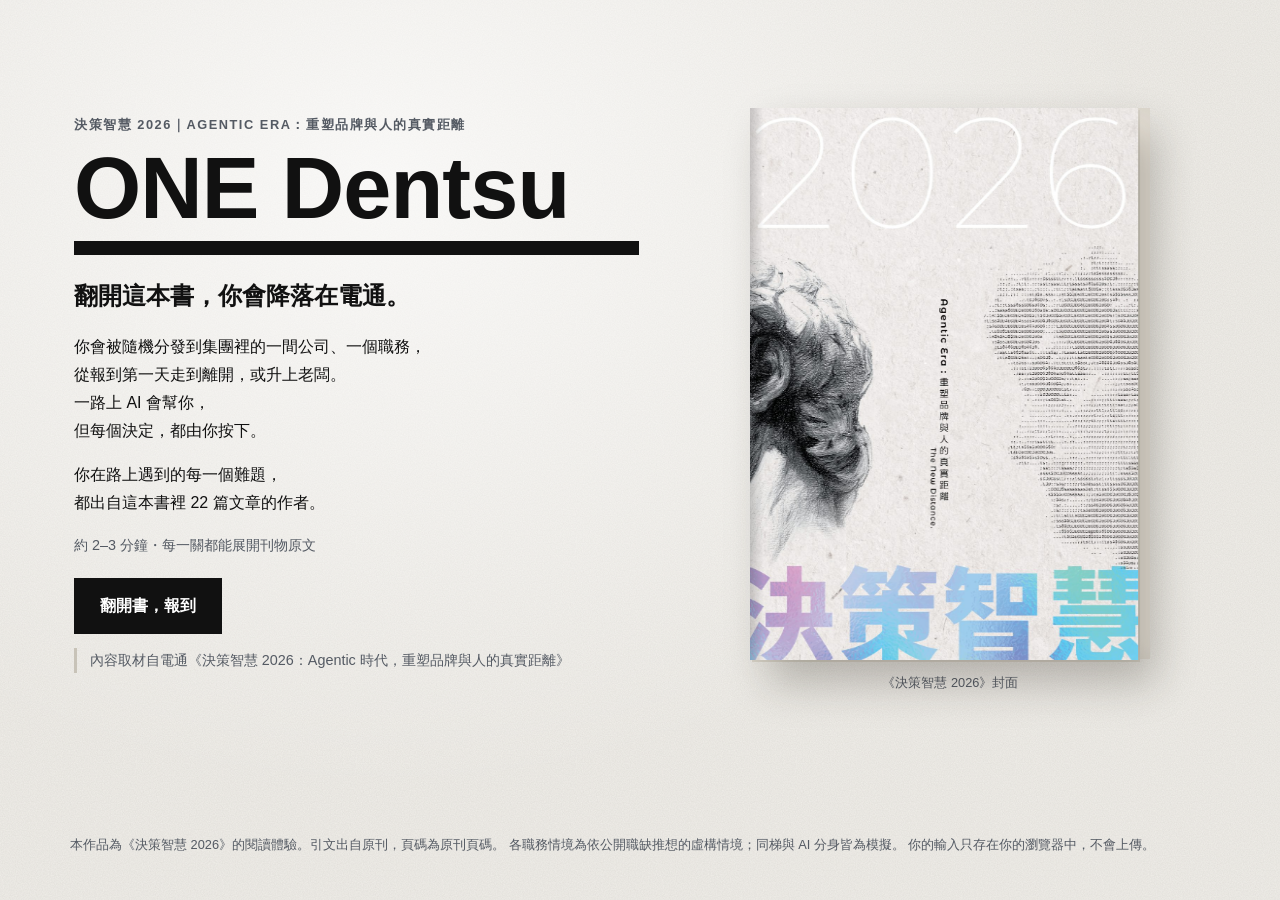
==== index.html @ aa7032c4 "ONE Dentsu：決策智慧 2026 職涯遊戲" ====
<!doctype html>
<html lang="zh-Hant-TW">
<head>
  <meta charset="utf-8">
  <meta name="viewport" content="width=device-width, initial-scale=1">
  <title>ONE Dentsu｜決策智慧 2026</title>
  <meta name="description" content="降落在電通：用 2–3 分鐘走一次 AI 時代的職涯，讀懂《決策智慧 2026》。">
  <link rel="icon" href="data:image/svg+xml,%3Csvg xmlns=%27http://www.w3.org/2000/svg%27 viewBox=%270 0 32 32%27%3E%3Crect width=%2732%27 height=%2732%27 fill=%27%23111%27/%3E%3Crect x=%276%27 y=%2714%27 width=%2720%27 height=%275%27 fill=%27%23fff%27/%3E%3Ccircle cx=%2724%27 cy=%278%27 r=%274%27 fill=%27%23f23a12%27/%3E%3C/svg%3E">
  <link rel="stylesheet" href="css/style.css">
  <link rel="stylesheet" href="css/read.css">
</head>
<body class="home">
  <a class="sr" href="#stage">跳到主要內容</a>
  <div id="decor" aria-hidden="true"></div>
  <div class="layout">
    <main id="stage" tabindex="-1" aria-live="polite"></main>
    <aside id="side" aria-label="同梯與 AI 分身" hidden></aside>
  </div>
  <div id="drawer" hidden></div>
  <footer>
    本作品為《決策智慧 2026》的閱讀體驗。引文出自原刊，頁碼為原刊頁碼。
    各職務情境為依公開職缺推想的虛構情境；同梯與 AI 分身皆為模擬。
    你的輸入只存在你的瀏覽器中，不會上傳。
  </footer>
  <script type="module" src="js/game.js"></script>
</body>
</html>
---- css/style.css ----
/* 兩種場景：
   home  ＝《決策智慧 2026》封面：淺色紙感，像站在書前
   world ＝ dentsu「Innovating to Impact」主視覺：冷灰漸層＋青綠、橘紅、藍紫的網絡線條 */
:root {
  --ink: #111;
  --muted: #545a63;
  --paper: #efede8;
  --teal: #3c9fa4;  --teal-d: #1d6b70;
  --red: #f23a12;   --red-d: #b8290a;
  --blue: #6871d6;  --blue-d: #3f47a6;
  --accent: var(--teal); --accent-d: var(--teal-d);
  --panel: rgba(255, 255, 255, .97);
  font-family: "Helvetica Neue", Arial, "Noto Sans TC", "PingFang TC", "Microsoft JhengHei", system-ui, sans-serif;
}
* { box-sizing: border-box; }
html, body { min-height: 100%; }
body { margin: 0; color: var(--ink); line-height: 1.75; transition: background-color .6s; }
.sr { position: absolute; left: -9999px; }
.sr:focus { left: 1rem; top: 1rem; background: #fff; padding: .5rem; z-index: 10; }

/* ---------- 場景背景 ---------- */
body.home {
  background: var(--paper);
  background-image:
    radial-gradient(ellipse at 30% 20%, rgba(255,255,255,.7), transparent 60%),
    url("data:image/svg+xml,%3Csvg xmlns='http://www.w3.org/2000/svg' width='220' height='220'%3E%3Cfilter id='n'%3E%3CfeTurbulence type='fractalNoise' baseFrequency='.85' numOctaves='3' seed='3'/%3E%3CfeColorMatrix values='0 0 0 0 .45 0 0 0 0 .43 0 0 0 0 .4 0 0 0 .22 0'/%3E%3C/filter%3E%3Crect width='100%25' height='100%25' filter='url(%23n)'/%3E%3C/svg%3E");
}
body.world { background-color: #b9c0cc; }
body.world::before {
  content: ""; position: fixed; inset: 0; pointer-events: none; z-index: 0; opacity: .35;
  background-image: url("data:image/svg+xml,%3Csvg xmlns='http://www.w3.org/2000/svg' width='200' height='200'%3E%3Cfilter id='n'%3E%3CfeTurbulence type='fractalNoise' baseFrequency='.9' numOctaves='2' seed='9'/%3E%3CfeColorMatrix values='0 0 0 0 .3 0 0 0 0 .32 0 0 0 0 .36 0 0 0 .35 0'/%3E%3C/filter%3E%3Crect width='100%25' height='100%25' filter='url(%23n)'/%3E%3C/svg%3E");
}
#decor { position: fixed; inset: 0; z-index: 0; pointer-events: none; opacity: 0; transition: opacity .8s;
  background: radial-gradient(ellipse at 50% 35%, #d0d5df 0%, #c3c9d5 45%, #a6aebb 100%); }
#decor svg { width: 100%; height: 100%; }
body.world #decor { opacity: 1; }
@media (max-width: 899px) { body.world #decor { opacity: .45; } }

/* ---------- 版面 ---------- */
.layout { position: relative; z-index: 1; max-width: 1080px; margin: 0 auto; padding: 1.25rem; display: grid; gap: 1.5rem; grid-template-columns: 1fr; }
@media (min-width: 900px) { .layout { grid-template-columns: minmax(0, 1fr) 300px; padding: 2.5rem 1.5rem; } }
body.home .layout { grid-template-columns: 1fr; max-width: 1180px; }

#stage { background: var(--panel); padding: 1.5rem; outline: none; min-height: 60vh; }
@media (min-width: 900px) { #stage { padding: 2.5rem 3rem; } }
body.home #stage { background: transparent; padding: 0; }
#stage[data-accent="people"] { --accent: var(--teal); --accent-d: var(--teal-d); }
#stage[data-accent="model"]  { --accent: var(--red);  --accent-d: var(--red-d); }
#stage[data-accent="ai"]     { --accent: var(--blue); --accent-d: var(--blue-d); }

/* 主視覺的招牌：粗黑橫條 */
.bar { display: block; height: 14px; background: var(--ink); margin: .6rem 0 1.2rem; max-width: 520px; }
#stage h2 + .bar, #stage .big + .bar { height: 10px; }

h1, h2, h3 { font-weight: 800; letter-spacing: .01em; line-height: 1.3; }
h2 { font-size: 1.55rem; margin: .3em 0 0; }
h2.big { font-size: clamp(1.6rem, 5vw, 2.3rem); }
.kicker { font-size: .8rem; color: var(--accent-d); font-weight: 800; letter-spacing: .12em; text-transform: uppercase; margin: 0; }
.meta { color: var(--muted); font-size: .9rem; }
.task { font-size: 1.1rem; }
.role { background: #f1f2f5; padding: .75rem 1rem; }

/* ---------- 首頁：站在書前 ---------- */
.home-hero { display: grid; gap: 2rem; align-items: center; grid-template-columns: 1fr; padding: 1rem 0 2rem; }
@media (min-width: 860px) { .home-hero { grid-template-columns: 1.05fr .95fr; gap: 3.5rem; min-height: 82vh; } }
.home-copy .kicker { color: var(--muted); }
.home-copy h1 { font-size: clamp(3rem, 10vw, 5.4rem); margin: .1em 0 0; font-weight: 800; letter-spacing: -.01em; line-height: 1; }
.home-copy .bar { max-width: 100%; }
.home-copy .lead { font-size: 1.5rem; font-weight: 700; margin: .2rem 0 .8rem; }
.home-copy .from { font-size: .9rem; color: var(--muted); border-left: 3px solid #c8c3b8; padding-left: .8rem; }
.home-hero > * { min-width: 0; }
.book { perspective: 1800px; display: flex; justify-content: center; }
.book figure { margin: 0; }
.book-cover {
  width: min(78vw, 400px); aspect-ratio: 1100 / 1517; position: relative;
  transform-origin: left center; transform: rotateY(-14deg); transition: transform 1.1s cubic-bezier(.6,.05,.3,1), opacity 1.1s;
  box-shadow: 18px 22px 40px rgba(40, 35, 25, .28), 2px 2px 0 #d9d4c9;
}
.book-cover img { width: 100%; height: 100%; display: block; object-fit: cover; }
.book-cover::before { content: ""; position: absolute; inset: 0 auto 0 0; width: 14px; background: linear-gradient(90deg, rgba(0,0,0,.18), transparent); }
.book:hover .book-cover { transform: rotateY(-22deg); }
body.opening .book-cover { transform: rotateY(-160deg); opacity: 0; transition: transform .75s cubic-bezier(.55,.05,.3,1), opacity .5s .4s; }
body.opening .home-copy { opacity: 0; transition: opacity .6s; }
.book-caption { text-align: center; font-size: .8rem; color: var(--muted); margin-top: .8rem; }

/* ---------- 按鈕 ---------- */
.btn { font: inherit; font-weight: 700; border: 2px solid var(--ink); background: #fff; color: var(--ink); padding: .75rem 1.5rem; cursor: pointer; border-radius: 0; }
.btn:focus-visible, .debate-card:focus-visible, input:focus-visible, summary:focus-visible { outline: 3px solid var(--accent-d); outline-offset: 2px; }
.btn.primary { background: var(--ink); color: #fff; }
.btn.primary:hover { background: #333; }
.btn.primary:disabled { opacity: .35; cursor: not-allowed; }
.btn.ghost { border-color: var(--muted); color: var(--muted); background: transparent; }
.btn.mini { padding: .1rem .7rem; }
.row, .choices { display: flex; gap: .75rem; flex-wrap: wrap; margin-top: 1.25rem; }
.choices .btn { flex: 1 1 14rem; text-align: left; }
.btn.choice:hover, .debate-card:hover { border-color: var(--accent-d); box-shadow: inset 0 -6px 0 var(--accent); }

/* ---------- 分發 ---------- */
.roll { font-size: 2.4rem; font-weight: 800; min-height: 3rem; }
.card { border: 2px solid var(--ink); padding: 1rem 1.25rem; margin: 1rem 0; background: #fff; }
.card-name { font-size: 1.3rem; font-weight: 800; margin: 0; }
.card-name span { font-size: .95rem; font-weight: 400; margin-left: .6rem; color: var(--muted); }
.share { color: var(--accent-d); font-weight: 700; margin-bottom: 0; }

input#wish { width: 100%; font: inherit; padding: .7rem; border: 2px solid var(--ink); margin: .5rem 0; background: #fff; }

/* ---------- 原文 ---------- */
.src { margin: 1rem 0; border-left: 4px solid var(--accent); padding: .25rem .9rem; background: #f4f5f8; }
.src summary { cursor: pointer; font-size: .9rem; color: var(--accent-d); font-weight: 700; }
.src blockquote { margin: .6rem 0; font-size: 1.05rem; }
.cite { color: var(--muted); font-size: .85rem; margin: .2rem 0; }
.src-note { font-size: .8rem; color: var(--muted); }

.decide { margin: 1.25rem 0; }
.decide label { font-weight: 700; }
.ai-tip { color: var(--accent-d); font-size: .95rem; margin: .4rem 0; font-weight: 600; }
input[type=range] { width: 100%; accent-color: var(--ink); }
.val { font-size: 1.1rem; }

/* ---------- 辯論庭 ---------- */
.debate { display: grid; gap: 1rem; grid-template-columns: 1fr; margin-top: 1rem; }
@media (min-width: 700px) { .debate { grid-template-columns: 1fr 1fr; } }
.debate-card { font: inherit; text-align: left; background: #fff; border: 2px solid var(--ink); padding: 1.1rem; cursor: pointer; display: flex; flex-direction: column; gap: .8rem; }
.debate-card .q { font-size: 1.1rem; }
.debate-card .cite { font-size: .8rem; }
blockquote.bridge { font-size: 1.25rem; font-weight: 600; border-left: 8px solid var(--accent); margin: 1rem 0 .3rem; padding-left: 1rem; }

.alloc { margin: 1rem 0; }
.alloc-row { display: grid; grid-template-columns: 1fr auto 2.5rem auto; align-items: center; gap: .5rem; padding: .35rem 0; border-bottom: 1px solid #dde0e6; }
.alloc-row b { text-align: center; }

/* ---------- 結局 ---------- */
.gap { background: var(--ink); color: #fff; padding: 1rem 1.25rem; margin: 1.25rem 0; }
.gap .cite { color: #c9ccd2; }
.summary { background: #f4f5f8; padding: 1rem 1.25rem; margin: 1.25rem 0; }
.recs li { margin-bottom: .6rem; }
.recs span { color: var(--muted); font-size: .85rem; }

/* ---------- 側欄 ---------- */
#side { background: var(--panel); padding: 1rem 1.25rem; align-self: start; font-size: .9rem; }
@media (min-width: 900px) { #side { position: sticky; top: 1.5rem; } }
#side h2 { font-size: 1rem; margin: 0 0 .5rem; }
#side h2 small { font-weight: 400; color: var(--muted); }
#side h3 { font-size: .95rem; margin: 1rem 0 .3rem; }
.cohort { list-style: none; padding: 0; margin: 0; }
.cohort li { padding: .4rem 0; border-bottom: 1px solid #e3e5ea; display: flex; flex-direction: column; }
.cohort .what { color: var(--muted); }
.ascii { font-family: "Courier New", monospace; font-size: .75rem; line-height: 1.1; margin: .3rem 0; color: var(--blue-d); }

footer { position: relative; z-index: 1; max-width: 1080px; margin: 0 auto; padding: 1rem 1.25rem 2.5rem; font-size: .8rem; color: var(--muted); }
body.home footer { max-width: 1180px; }

@media (prefers-reduced-motion: no-preference) {
  body.world #stage > * { animation: rise .35s ease both; }
  @keyframes rise { from { opacity: 0; transform: translateY(6px); } to { opacity: 1; transform: none; } }
}
@media (prefers-reduced-motion: reduce) {
  .book-cover, body.opening .book-cover { transition: none; transform: none; }
}

/* ---------- 識別證（吊牌） ---------- */
:root { --badge-navy: #1d2538; }
.reveal { display: grid; gap: 1.5rem; grid-template-columns: 1fr; align-items: start; }
@media (min-width: 700px) { .reveal { grid-template-columns: minmax(0, 1fr) 220px; gap: 2.5rem; } }
.reveal-copy { min-width: 0; }
.badge-wrap { display: flex; flex-direction: column; align-items: center; justify-self: center; transform-origin: 50% 0; }
@media (prefers-reduced-motion: no-preference) {
  .badge-wrap:not(.rolling) { animation: swing 1.3s cubic-bezier(.3,1.6,.5,1) both; }
  @keyframes swing { 0% { transform: translateY(-40px) rotate(-9deg); opacity: 0; } 35% { opacity: 1; } 60% { transform: rotate(4deg); } 100% { transform: none; } }
}
.lanyard { width: 26px; height: 64px; background: linear-gradient(90deg, #0f0f0f, #333 50%, #0f0f0f); position: relative; }
.lanyard::after { content: ""; position: absolute; left: 50%; bottom: -10px; width: 34px; height: 14px; transform: translateX(-50%); border: 3px solid #9aa0a8; border-radius: 4px; background: #c9cdd3; }
.badge {
  width: 210px; aspect-ratio: 54 / 86; margin-top: 6px; border-radius: 12px; overflow: hidden;
  background: var(--badge-navy); box-shadow: 0 18px 36px rgba(20, 25, 40, .35), 0 0 0 1px rgba(255,255,255,.4) inset;
  display: flex; flex-direction: column; position: relative;
}
.badge::before { content: ""; position: absolute; top: 9px; left: 50%; width: 38px; height: 7px; transform: translateX(-50%); border-radius: 4px; background: rgba(0,0,0,.35); z-index: 2; }
.badge-photo { height: 56%; background: #ece9e3; }
.badge-photo img { width: 100%; height: 100%; object-fit: cover; object-position: 30% 20%; display: block; filter: contrast(1.05); }
.badge-low { flex: 1; position: relative; padding: .7rem .9rem .8rem; color: #fff; display: flex; flex-direction: column; }
.badge-low::before { content: ""; position: absolute; top: 0; right: 0; width: 46%; height: 86%; background: #f3f4f6; clip-path: polygon(0 0, 100% 0, 100% 100%); }
.badge-dentsu { position: absolute; top: 10px; right: 10px; width: 52px; z-index: 1; }
.badge-name { margin: .25rem 0 0; font-size: 1.15rem; letter-spacing: .06em; font-weight: 400; }
.badge-role { margin: 0; font-size: .78rem; color: #c6cbd6; max-width: 62%; line-height: 1.4; }
.badge-logo { margin-top: auto; height: 30px; display: flex; align-items: flex-end; }
.badge-logo .logo { max-height: 26px; max-width: 150px; display: block; }
.logo-text { font-family: "Helvetica Neue", Arial, sans-serif; font-weight: 800; color: #fff; font-size: 1.05rem; letter-spacing: .02em; line-height: 1; white-space: nowrap; }
.rolling .badge-logo .logo { opacity: .85; }

/* 側欄的小識別證 */
.mini-badge { display: flex; gap: .8rem; align-items: center; background: var(--badge-navy); color: #fff; padding: .7rem .8rem; margin: -.25rem -.25rem 1rem; border-radius: 8px; }
.mini-badge p { margin: 0; font-size: .85rem; line-height: 1.4; }
.mini-badge span { color: #c6cbd6; font-size: .78rem; }
.mini-logo { width: 92px; flex: none; }
.mini-logo .logo { max-width: 92px; max-height: 22px; display: block; }
.mini-logo .logo-text { font-size: .85rem; }
.twin-img { width: 100%; max-width: 180px; display: block; margin: .4rem 0; mix-blend-mode: multiply; }

/* 修正：小識別證文字重疊、分身圖尺寸、照片取景、手機吊牌位置 */
.mini-logo .logo-text { white-space: normal; font-size: .78rem; display: block; }
.mini-badge p { min-width: 0; }
.twin { display: grid; grid-template-columns: 96px 1fr; gap: .2rem .8rem; align-items: center; }
.twin h3 { grid-column: 1 / -1; }
.twin-img { max-width: 96px; margin: 0; }
.twin p { margin: 0; }
.badge-photo img { object-position: 40% 62%; }
@media (max-width: 699px) {
  .reveal .badge-wrap { order: -1; }
  .reveal .badge { width: 160px; }
  .reveal .lanyard { height: 36px; }
  .reveal .badge-name { font-size: .95rem; }
  .reveal .badge-logo .logo { max-height: 20px; max-width: 115px; }
}

/* ---------- 隨機人像 ---------- */
.avatar { display: block; width: 100%; height: 100%; }
.badge-photo .avatar { height: 100%; }
.cohort li { flex-direction: row; gap: .6rem; align-items: center; }
.cohort .txt { display: flex; flex-direction: column; min-width: 0; }
.cohort .face { width: 38px; height: 38px; flex: none; border-radius: 50%; overflow: hidden; }
.cohort .face .avatar { width: 52px; height: 46px; margin: -2px 0 0 -7px; }
.twin h3 small { font-weight: 400; color: var(--muted); font-size: .78rem; }
.twin-what { grid-column: 1 / -1; font-size: .8rem; color: var(--muted); line-height: 1.5; }
.twin-img { width: 96px; height: 96px; mix-blend-mode: normal; border-radius: 6px; overflow: hidden; }

/* ---------- AI 分身介紹頁 ---------- */
.twin-pair { display: flex; align-items: center; gap: 1rem; margin: 1.2rem 0; }
.twin-pair figure { margin: 0; text-align: center; }
.tp-face { width: 120px; height: 120px; border-radius: 10px; overflow: hidden; border: 2px solid var(--ink); }
.twin-pair figcaption { font-size: .85rem; font-weight: 700; margin-top: .3rem; }
.tp-arrow { font-size: 2rem; font-weight: 800; }

/* ---------- 斷行：標題在空格處斷，內文在標點後斷 ---------- */
#stage h1, #stage h2 { word-break: keep-all; overflow-wrap: anywhere; text-wrap: balance; }
#stage p, #stage blockquote, #stage li, .debate-card .q { overflow-wrap: anywhere; }

/* ---------- 側欄：識別證 → AI 分身 → 同梯（示意） ---------- */
#side .twin { display: grid; grid-template-columns: 96px 1fr; gap: .3rem .9rem; align-items: start; padding-bottom: 1rem; border-bottom: 1px solid #e3e5ea; }
#side .twin h2 { grid-column: 1 / -1; font-size: 1rem; margin: 0 0 .3rem; }
#side .twin-say { margin: 0; font-size: .9rem; line-height: 1.6; }
#side .twin-what { grid-column: 1 / -1; margin: .3rem 0 0; }
.cohort-box { margin-top: .9rem; opacity: .85; }
.cohort-box h3 { font-size: .82rem; margin: 0 0 .3rem; color: var(--muted); }
.cohort-box h3 small { font-weight: 400; }
.cohort-box .cohort li { padding: .25rem 0; font-size: .78rem; line-height: 1.45; }
.cohort-box .cohort .face { width: 28px; height: 28px; }
.cohort-box .cohort .face .avatar { width: 40px; height: 36px; margin: -2px 0 0 -6px; }

/* ---------- 報到通知 ---------- */
.notice-backdrop { position: fixed; inset: 0; z-index: 20; background: rgba(28, 30, 36, .55); display: flex; align-items: flex-start; justify-content: center; overflow-y: auto; padding: 4vh 1rem; }
.notice { background: #fff; max-width: 560px; width: 100%; padding: 1.6rem 1.6rem 1.8rem; border-top: 8px solid var(--blue); box-shadow: 0 24px 60px rgba(0,0,0,.3); --accent: var(--blue); --accent-d: var(--blue-d); }
.notice h2 { margin: .2rem 0 0; font-size: 1.6rem; }
.notice h3 { font-size: 1rem; margin: 1.1rem 0 .3rem; }
.notice p { margin: .4rem 0; }
blockquote.bridge.small { font-size: 1.05rem; }
@media (prefers-reduced-motion: no-preference) {
  .notice { animation: pop .35s ease both; }
  @keyframes pop { from { opacity: 0; transform: translateY(14px) scale(.98); } to { opacity: 1; transform: none; } }
}
.notice { max-height: 92vh; overflow-y: auto; }
.nt-foot { position: sticky; bottom: -1.8rem; margin: 1rem -1.6rem -1.8rem; padding: .9rem 1.6rem 1.2rem; background: #fff; border-top: 1px solid #e3e5ea; }
.notice-backdrop { align-items: center; }
.read-both { font-size: .9rem; line-height: 1.8; }
a.btn { display: inline-block; text-decoration: none; }

/* ---------- 時間軸：5 個決定 ---------- */
.timeline { margin: 0 0 1.2rem; }
.timeline ol { list-style: none; display: flex; gap: .3rem; padding: 0; margin: 0; }
.timeline li { flex: 1; font-size: .72rem; color: var(--muted); border-top: 5px solid #d9dce2; padding-top: .35rem; white-space: nowrap; }
.timeline li span { display: inline-grid; place-items: center; width: 1.25rem; height: 1.25rem; border-radius: 50%; background: #d9dce2; color: #fff; font-weight: 800; font-size: .7rem; margin-right: .3rem; }
.timeline li.done { border-color: var(--ink); color: var(--ink); }
.timeline li.done span { background: var(--ink); }
.timeline li.now { border-color: var(--accent); color: var(--ink); font-weight: 800; }
.timeline li.now span { background: var(--accent-d); }
.timeline li.auto { border-color: var(--blue); color: var(--blue-d); }
.timeline li.auto span { background: var(--blue); }
.timeline p { margin: .4rem 0 0; font-size: .8rem; font-weight: 700; color: var(--accent-d); }
@media (max-width: 520px) { .timeline li { font-size: 0; } .timeline li span { font-size: .7rem; } .timeline li.now { font-size: .72rem; } }

/* ---------- 偷看 AI 分身的想法 ---------- */
.peek { margin: 1rem 0; }
.btn.peek-btn { border-style: dashed; border-color: var(--blue-d); color: var(--blue-d); background: #f3f4fb; font-size: .9rem; padding: .5rem 1rem; }
.btn.peek-btn:disabled { opacity: 1; cursor: default; border-style: solid; }
.peek-text { display: flex; align-items: center; gap: .7rem; margin: .6rem 0 0; background: #f3f4fb; padding: .5rem .8rem; border-left: 4px solid var(--blue); }
.peek-text[hidden] { display: none; }
.peek-text .avatar { width: 40px; height: 40px; flex: none; border-radius: 4px; }

/* ---------- 交給 AI 分身 ---------- */
.btn.takeover { background: transparent; border: 2px solid var(--blue-d); color: var(--blue-d); }
.btn.takeover:hover { background: var(--blue-d); color: #fff; }
.auto-log { padding-left: 1.2rem; }
.auto-log li { margin: .4rem 0; }
.auto-log b { display: inline-block; min-width: 4.5rem; color: var(--blue-d); }
.auto-note { background: #f3f4fb; border-left: 4px solid var(--blue); padding: .5rem .8rem; font-weight: 700; }

/* AI 分身的逐題預測 */
.twin-log { grid-column: 1 / -1; list-style: none; padding: 0; margin: .5rem 0 0; font-size: .8rem; }
.twin-log li { display: grid; grid-template-columns: 1fr auto; gap: 0 .5rem; padding: .35rem 0; border-top: 1px dashed #d6d9e0; }
.twin-log b { grid-column: 1 / -1; font-size: .78rem; }
.twin-log span { color: var(--muted); line-height: 1.5; }
.twin-log em { font-style: normal; font-weight: 800; align-self: end; font-size: .75rem; padding: .05rem .4rem; }
.twin-log li.hit em { background: var(--blue); color: #fff; }
.twin-log li.miss em { background: #e5e7ec; color: var(--ink); }
.twin-log li.skip em { background: transparent; color: var(--muted); border: 1px solid #d6d9e0; }

/* 辯論庭：你的裁決 */
.verdict { padding: .9rem 1.1rem; margin: 1rem 0; }
.verdict blockquote { margin: .3rem 0; font-size: 1.1rem; font-weight: 600; }
.verdict .v-label { margin: 0; font-size: .8rem; font-weight: 800; letter-spacing: .05em; }
.verdict.mine { background: #fff; border: 2px solid var(--ink); }
.verdict.other { background: #f3f4fb; border-left: 6px solid var(--blue); }
.verdict.other .v-label { color: var(--blue-d); }
.wish-back { font-size: 1.1rem; font-weight: 700; }

/* 出處：看得到、點得到，但不搶遊戲文字 */
#stage .cite, .notice .cite, .verdict .cite { font-size: .78rem; color: #6b7079; }
#stage a.to-article, .notice a.to-article { color: inherit; text-decoration: underline dotted; text-decoration-thickness: 1px; text-underline-offset: 3px; }
#stage a.to-article::after, .notice a.to-article::after { content: " ↗"; font-size: .8em; opacity: .7; }
#stage a.to-article:hover, .notice a.to-article:hover { color: var(--accent-d); text-decoration-style: solid; }
#stage .read-both { font-size: .82rem; color: #6b7079; }
#stage .recs a.to-article { text-decoration: underline; color: var(--ink); }

/* ---------- 六邊形 ---------- */
.hex { display: block; width: 100%; max-width: 260px; margin: 0 auto; overflow: visible; }
.hx-ring { fill: none; stroke: #d6d9e0; stroke-width: 1; }
.hx-you { fill: rgba(60, 159, 164, .28); stroke: var(--teal-d); stroke-width: 2.2; stroke-linejoin: round; transition: all .5s; }
.hx-ghost { fill: rgba(104, 113, 214, .08); stroke: var(--blue-d); stroke-width: 1.6; stroke-dasharray: 4 3; }
.hx-lab { font-size: 11px; font-weight: 700; fill: var(--ink); }
.hx-num { font-size: 10px; font-weight: 800; fill: var(--teal-d); }
#side .hex-box { padding-bottom: .8rem; margin-bottom: .8rem; border-bottom: 1px solid #e3e5ea; }
#side .hex-box h2 { font-size: 1rem; margin: 0 0 .2rem; }
#side .hex-box .meta { text-align: center; margin: .2rem 0 0; font-size: .78rem; }
.deltas { margin: .5rem 0 0; font-size: .8rem; display: flex; flex-wrap: wrap; gap: .3rem; align-items: center; color: var(--muted); }
.dl { font-weight: 800; padding: .05rem .45rem; border-radius: 3px; }
.dl.up { background: rgba(60, 159, 164, .16); color: var(--teal-d); }
.dl.down { background: rgba(242, 58, 18, .12); color: var(--red-d); }
.notice-hex { display: grid; grid-template-columns: 1fr; gap: .4rem; align-items: center; }
@media (min-width: 520px) { .notice-hex { grid-template-columns: 200px 1fr; } }
.notice-hex ul { list-style: none; padding: 0; margin: 0; font-size: .85rem; line-height: 1.55; }
.notice-hex li { margin: .25rem 0; }
.notice-hex b { display: inline-block; min-width: 5.2rem; }
.hex-end { display: grid; grid-template-columns: 1fr; gap: 1rem; align-items: center; margin: 1.2rem 0; background: #f4f5f8; padding: 1rem; }
@media (min-width: 700px) { .hex-end { grid-template-columns: 280px 1fr; } }
.hex-end .hex { max-width: 300px; }
.key { display: inline-block; width: 22px; height: 0; vertical-align: middle; margin-right: .4rem; }
.key.you { border-top: 3px solid var(--teal-d); }
.key.ghost { border-top: 2px dashed var(--blue-d); }

/* 報到通知第 2 步：重點在上、能力卡片、出處收合 */
.nt-key { background: #f3f4fb; border-left: 6px solid var(--blue); padding: .7rem .9rem; font-weight: 800; line-height: 1.7; margin: .2rem 0 .8rem; }
.notice .hex { max-width: 230px; }
.skill-cards { list-style: none; padding: 0; margin: .6rem 0 0; display: grid; grid-template-columns: 1fr 1fr; gap: .45rem; }
@media (min-width: 520px) { .skill-cards { grid-template-columns: 1fr 1fr 1fr; } }
.skill-cards li { background: #f4f5f8; padding: .45rem .6rem; border-top: 3px solid var(--teal); line-height: 1.4; }
.skill-cards b { display: block; font-size: .9rem; }
.skill-cards span { display: block; font-size: .78rem; color: var(--muted); }
.notice h3 { margin-top: 1rem; }
.nt-rules { list-style: none; padding: 0; margin: .3rem 0; font-size: .88rem; }
.nt-rules li { margin: .35rem 0; display: flex; flex-wrap: wrap; gap: .3rem; align-items: center; }
.nt-src { margin-top: .8rem; font-size: .82rem; color: var(--muted); }
.nt-src summary { cursor: pointer; font-weight: 700; color: var(--blue-d); }
.nt-src ul { list-style: none; padding: 0; margin: .3rem 0 0; }
.nt-src li { margin: .3rem 0; line-height: 1.5; }
.nt-src b { display: inline-block; min-width: 5.2rem; color: var(--ink); }

/* ---------- 被吸進書裡 ---------- */
.book figure { position: relative; }
.book-inside { position: absolute; top: 0; left: 0; width: min(78vw, 400px); aspect-ratio: 1100 / 1517; background: #efe9df; display: flex; flex-direction: column; align-items: center; justify-content: center; gap: .6rem; box-shadow: inset 10px 0 24px rgba(0,0,0,.12); }
.book-inside img { width: 62%; mix-blend-mode: multiply; opacity: .9; }
.book-inside .bar { width: 50%; height: 8px; margin: 0; }
.book-inside p { margin: 0; font-weight: 800; font-size: 1.1rem; }
.book-cover { z-index: 1; }
@media (prefers-reduced-motion: no-preference) {
  body.opening .book { animation: suck 1.15s cubic-bezier(.7, 0, .84, 0) .65s both; transform-origin: 50% 45%; }
  @keyframes suck {
    0% { transform: none; filter: none; opacity: 1; }
    70% { opacity: 1; }
    100% { transform: scale(9) rotate(-4deg); filter: blur(6px); opacity: 0; }
  }
  body.opening::after { content: ""; position: fixed; inset: 0; z-index: 40; pointer-events: none;
    background: radial-gradient(circle at 70% 45%, rgba(208,213,223,0) 0%, #c3c9d5 70%);
    animation: fall-in 1.2s ease-in .75s both; }
  @keyframes fall-in { from { opacity: 0; } to { opacity: 1; } }
}

/* 結局的免責聲明 */
.disclaimer { border: 2px solid var(--ink); background: #fffbe8; padding: .8rem 1rem; margin: 1rem 0 1.2rem; }
.disclaimer .dc-label { display: inline-block; background: var(--ink); color: #fff; font-size: .78rem; font-weight: 800; letter-spacing: .1em; padding: .1rem .55rem; margin: 0 0 .4rem; }
.disclaimer p { margin: 0; font-size: .9rem; line-height: 1.7; }

/* 升遷條件 */
.promo { margin-top: .7rem; background: #f4f5f8; padding: .55rem .7rem; }
.promo-t { margin: 0 0 .3rem; font-weight: 800; font-size: .85rem; display: flex; justify-content: space-between; gap: .5rem; }
.promo-t span { font-weight: 400; color: var(--muted); font-size: .75rem; }
.promo ul { list-style: none; padding: 0; margin: 0; font-size: .78rem; line-height: 1.5; }
.promo li { display: flex; gap: .4rem; align-items: baseline; margin: .15rem 0; }
.promo li b { flex: none; font-size: .7rem; padding: 0 .35rem; border-radius: 3px; }
.promo li.ok b { background: rgba(60,159,164,.18); color: var(--teal-d); }
.promo li.no b { background: rgba(242,58,18,.12); color: var(--red-d); }

/* 章節浮水印：沿用刊物三個章節的主圖（點陣人頭／向日葵／指紋愛心），黑底用 screen 疊成淡淡的亮痕 */
#decor::after {
  content: ""; position: absolute; left: -6vw; bottom: -6vh; width: 46vw; height: 92vh;
  background: no-repeat left bottom / contain; mix-blend-mode: screen; opacity: 0; transition: opacity .8s;
  filter: grayscale(1) contrast(1.1);
}
body.world[data-ch="ai"] #decor::after { background-image: url("../img/ch-ai.jpg"); opacity: .32; }
body.world[data-ch="model"] #decor::after { background-image: url("../img/ch-model.jpg"); opacity: .32; }
body.world[data-ch="people"] #decor::after { background-image: url("../img/ch-people.jpg"); opacity: .32; }
@media (max-width: 899px) { #decor::after { width: 80vw; height: 60vh; } }
@media (prefers-reduced-motion: reduce) { #decor::after { transition: none; } }

/* 斷句：詞不拆開、標點不落到行首、最後一行不留孤字 */
.nw { white-space: nowrap; }
#stage, #side, .drawer { line-break: strict; text-wrap: pretty; }
---- css/read.css ----
/* 書房：沿用《決策智慧 2026》內頁的版面語彙
   紙紋底、章節色塊（People 萊姆綠／Model 粉紅／AI 水藍）、超大淡色引號、頁眉「: Model」、首字放大、章節黑底圖 */
body.reader {
  background: #efe9df url("../img/paper.jpg") center / cover fixed;
  --ch: #d8d4cb; --ch-d: #1d1d1b;
}
body.reader[data-ch="People"] { --ch: #cfe07a; --ch-d: #2f5f37; }
body.reader[data-ch="Model"]  { --ch: #f0c4c3; --ch-d: #b8423e; }
body.reader[data-ch="AI"]     { --ch: #8ad0de; --ch-d: #1f6670; }
body.reader footer { max-width: 1180px; }

.progress { position: fixed; top: 0; left: 0; right: 0; height: 4px; z-index: 5; }
.progress span { display: block; height: 100%; width: 0; background: var(--ch-d); }
.read-top { position: relative; z-index: 2; max-width: 1180px; margin: 0 auto; padding: 1rem 1.25rem; display: flex; justify-content: space-between; align-items: baseline; }
.read-home { font-weight: 800; font-size: 1.15rem; color: var(--ink); text-decoration: none; }
.read-where { font-size: .85rem; color: var(--muted); }
.run { font-family: "Courier New", monospace; font-weight: 700; letter-spacing: .04em; }

/* ---------- 文章頁：左色塊、右內文（像原刊跨頁） ---------- */
.spread { max-width: 1180px; margin: 0 auto; display: grid; grid-template-columns: 1fr; }
@media (min-width: 980px) { .spread { grid-template-columns: minmax(0, 5fr) minmax(0, 7fr); } }

.opener { background: var(--ch); position: relative; overflow: hidden; padding: 2rem 1.6rem 2.4rem; display: flex; flex-direction: column; }
@media (min-width: 980px) { .opener { position: sticky; top: 0; height: 100vh; padding: 3rem 2.6rem; } }
.opener::after { content: "\201C"; position: absolute; right: -.05em; bottom: -.42em; font: 900 22rem/1 Georgia, serif; color: rgba(255, 255, 255, .45); pointer-events: none; }
.opener .run { font-size: .85rem; color: var(--ch-d); }
.opener h1 { font-size: clamp(1.6rem, 3.2vw, 2.35rem); line-height: 1.35; margin: 1rem 0 0; font-weight: 800; word-break: keep-all; overflow-wrap: anywhere; text-wrap: balance; position: relative; z-index: 1; }
.opener .by { margin: 1.4rem 0 0; font-size: .9rem; line-height: 1.7; position: relative; z-index: 1; }
.opener .by b { display: block; }
.opener .dek { margin-top: auto; padding-top: 2rem; font-size: 1.05rem; font-weight: 700; line-height: 1.8; position: relative; z-index: 1; }
.opener .meta { color: var(--ink); opacity: .7; position: relative; z-index: 1; }

.pages { padding: 1.8rem 1.4rem 3rem; min-width: 0; }
@media (min-width: 980px) { .pages { padding: 2.6rem 3.4rem 4rem; } }
.pages .head { display: flex; justify-content: flex-end; align-items: center; gap: .6rem; margin-bottom: 1.4rem; }
.pages .head .run { font-size: .9rem; }
.pages .head .pg { background: var(--ch); color: var(--ink); font-weight: 800; font-size: .8rem; padding: .25rem .55rem; }
.read-jump a { color: var(--ch-d); font-weight: 700; }
.read-toc { background: rgba(255, 255, 255, .6); border-left: 4px solid var(--ch); padding: .6rem 1rem; margin: 0 0 1.8rem; }
.read-toc summary { cursor: pointer; font-weight: 700; }
.read-toc ol { margin: .5rem 0 0; padding-left: 1.2rem; }
.read-toc li.h3 { margin-left: 1rem; font-size: .92rem; }
.read-toc a { color: var(--ink); }

.read-body { font-size: 1.06rem; line-height: 2; }
.read-body p { margin: 0 0 1.1em; }
.read-body > p:first-of-type::first-letter { float: left; font-size: 3.4em; line-height: 1; font-weight: 800; margin: .08em .12em 0 0; color: var(--ink); }
.read-body h2 { font-size: 1.35rem; color: var(--ch-d); margin: 2.4rem 0 .8rem; line-height: 1.5; }
.read-body h3 { font-size: 1.12rem; margin: 1.8rem 0 .6rem; padding-left: .7rem; border-left: 5px solid var(--ch-d); line-height: 1.5; }
.read-body h4 { font-size: 1rem; margin: 1.4rem 0 .4rem; color: var(--ch-d); }
.read-body .pull { font-size: 1.15rem; font-weight: 700; line-height: 1.8; color: var(--ch-d); position: relative; padding: .4rem 0 .4rem 2.6rem; }
.read-body .pull::before { content: "\201C"; position: absolute; left: 0; top: -.3rem; font: 900 3.4rem/1 Georgia, serif; color: var(--ch); }
.read-body .cap { font-size: .85rem; color: var(--muted); background: rgba(255, 255, 255, .55); padding: .5rem .8rem; line-height: 1.6; }
.read-body .cap span { display: inline-block; font-size: .72rem; font-weight: 700; color: var(--ink); background: var(--ch); padding: 0 .4rem; margin-right: .5rem; }
.read-body .hit { background: linear-gradient(transparent 55%, color-mix(in srgb, var(--ch) 75%, transparent) 55%); scroll-margin-top: 30vh; }

.read-notes { font-size: .78rem; color: var(--muted); margin-top: 3rem; }
.read-notes::before { content: "\\\\\\\\\\\\\\\\\\\\\\\\\\\\\\\\\\\\\\\\\\\\\\\\\\\\\\\\\\\\\\\\\\\\\\\\"; display: block; letter-spacing: .05em; color: #9b958a; overflow: hidden; white-space: nowrap; margin-bottom: .6rem; }
.read-notes h2 { font-size: .9rem; margin: 0 0 .4rem; color: var(--ink); }
.read-notes ol { padding-left: 1.4rem; }
.read-notes li { overflow-wrap: anywhere; }
.read-icon { width: 120px; display: block; margin: 2.5rem auto 0; opacity: .9; }
.read-nav { display: flex; justify-content: space-between; gap: 1rem; flex-wrap: wrap; margin-top: 2rem; padding-top: 1rem; border-top: 2px solid var(--ink); font-size: .9rem; }
.read-nav a { max-width: 45%; color: var(--ink); }

/* ---------- 書房目錄：章節黑底圖＋篇目 ---------- */
.shelf { max-width: 1180px; margin: 0 auto; padding: 1rem 1.25rem 3rem; }
.shelf-intro h1 { font-size: clamp(2rem, 6vw, 3.2rem); margin: .2rem 0 0; }
.shelf-intro .bar { max-width: 360px; }
.shelf-intro p { max-width: 36rem; }
.chapter { display: grid; grid-template-columns: 1fr; gap: 0; margin-top: 2.4rem; background: rgba(255, 255, 255, .5); }
@media (min-width: 860px) { .chapter { grid-template-columns: 320px 1fr; } }
.chapter-card { background: #000; color: #fff; position: relative; min-height: 220px; overflow: hidden; display: flex; align-items: flex-end; }
.chapter-card img { position: absolute; inset: 0; width: 100%; height: 100%; object-fit: contain; opacity: .9; }
.chapter-card .label { position: relative; z-index: 1; padding: 1rem 1.2rem; display: flex; align-items: baseline; gap: .8rem; }
.chapter-card .num { background: var(--c); color: #000; font: 800 1.6rem/1 "Courier New", monospace; padding: .3rem .5rem; }
.chapter-card .name { font: 700 2rem/1 "Courier New", monospace; letter-spacing: .04em; }
.chapter-list { list-style: none; margin: 0; padding: 1rem 1.4rem; border-top: 8px solid var(--c); }
@media (min-width: 860px) { .chapter-list { border-top: 0; border-left: 8px solid var(--c); } }
.chapter-list li { padding: .6rem 0; border-bottom: 1px solid rgba(0, 0, 0, .08); }
.chapter-list a { color: var(--ink); font-weight: 700; text-decoration: none; }
.chapter-list a:hover { text-decoration: underline; }
.chapter-list span { display: block; color: var(--muted); font-size: .82rem; }

/* 遊戲中的文章連結 */
a.to-article { color: inherit; text-decoration: underline; text-decoration-thickness: 1px; text-underline-offset: 3px; }
a.to-article::after { content: " ↗"; font-size: .85em; }
a.to-article:hover { color: var(--accent-d); }

/* ---------- 遊戲內閱讀面板 ---------- */
#drawer { position: fixed; inset: 0; z-index: 30; --ch: #d8d4cb; --ch-d: #1d1d1b; }
#drawer[data-ch="People"] { --ch: #cfe07a; --ch-d: #2f5f37; }
#drawer[data-ch="Model"]  { --ch: #f0c4c3; --ch-d: #b8423e; }
#drawer[data-ch="AI"]     { --ch: #8ad0de; --ch-d: #1f6670; }
.drawer-backdrop { position: absolute; inset: 0; background: rgba(20, 22, 28, .5); }
.drawer-panel { position: absolute; top: 0; right: 0; bottom: 0; width: min(640px, 100%); overflow-y: auto; background: #efe9df url("../img/paper.jpg") center / cover; box-shadow: -18px 0 40px rgba(0,0,0,.3); }
@media (prefers-reduced-motion: no-preference) { .drawer-panel { animation: slidein .35s ease both; } @keyframes slidein { from { transform: translateX(40px); opacity: 0; } to { transform: none; opacity: 1; } } }
.drawer-bar { position: sticky; top: 0; z-index: 3; display: flex; justify-content: space-between; align-items: center; gap: .8rem; padding: .7rem 1rem; background: rgba(239, 233, 223, .96); border-bottom: 1px solid rgba(0,0,0,.1); }
.drawer-bar .btn { padding: .45rem .9rem; font-size: .9rem; }
.drawer-full { font-size: .85rem; color: var(--ink); }
.drawer-opener.opener { position: relative; height: auto; padding: 1.6rem 1.6rem 1.8rem; }
.drawer-opener.opener::after { font-size: 14rem; }
.drawer-opener .dek { margin-top: 1.4rem; padding-top: 0; }
#drawer .pages { padding: 1.4rem 1.6rem 2.5rem; }
.feedback { margin-top: 2.5rem; padding: 1.2rem 1.3rem; background: #fff; border-top: 8px solid var(--ch); }
.fb-q { font-size: 1.1rem; font-weight: 800; margin: 0 0 .4rem; }
body.drawer-open { overflow: hidden; }
.reads { padding-left: 1.2rem; }
.reads li { margin: .5rem 0; line-height: 1.7; }
.reads b { display: inline-block; min-width: 4rem; margin-right: .3rem; color: var(--accent-d); }

/* 面板頂端：永遠看得到是哪一篇、誰寫的 */
.drawer-bar { display: grid; grid-template-columns: auto 1fr auto; gap: .8rem; align-items: center; border-bottom: 4px solid var(--ch); }
.drawer-which { min-width: 0; line-height: 1.35; }
.drawer-which b { display: block; font-size: .92rem; overflow: hidden; text-overflow: ellipsis; white-space: nowrap; }
.drawer-which span { display: block; font-size: .76rem; color: var(--muted); overflow: hidden; text-overflow: ellipsis; white-space: nowrap; }
@media (max-width: 560px) { .drawer-bar { grid-template-columns: 1fr auto; } .drawer-which { grid-column: 1 / -1; grid-row: 2; } }

/* 遊戲中引用的這一段：整段淡黃底＋左側章節色粗線＋標籤 */
.read-body .hit { position: relative; background: #fff6cc; box-shadow: -8px 0 0 var(--ch-d); padding: .6em .8em .6em .9em; margin-top: 2.2em; border-radius: 0 4px 4px 0; scroll-margin-top: 35vh; }
.read-body .hit::before { content: "遊戲中引用的這一段"; position: absolute; left: -8px; top: -1.9em; font-size: .72rem; font-weight: 800; letter-spacing: .05em; color: #fff; background: var(--ch-d); padding: .15em .6em; border-radius: 3px 3px 0 0; line-height: 1.5; }
.read-body h2.hit, .read-body h3.hit { border-left: 0; padding-left: .9em; }
.read-body > p.hit:first-of-type::first-letter { float: none; font-size: inherit; margin: 0; }

/* 原刊圖片：單張滿版，多張並排（手機改兩欄） */
.read-body .art-fig { margin: 1.4rem 0 .4rem; display: grid; gap: .5rem; align-items: start; }
.read-body .art-fig.n2 { grid-template-columns: 1fr 1fr; }
.read-body .art-fig.n3 { grid-template-columns: repeat(3, 1fr); }
.read-body .art-fig.n4 { grid-template-columns: repeat(2, 1fr); }
.read-body .art-fig img { width: 100%; height: auto; display: block; background: #fff; }
@media (max-width: 599px) { .read-body .art-fig.n3 { grid-template-columns: 1fr 1fr; } }
.read-body .art-fig + .cap { margin-top: 0; }
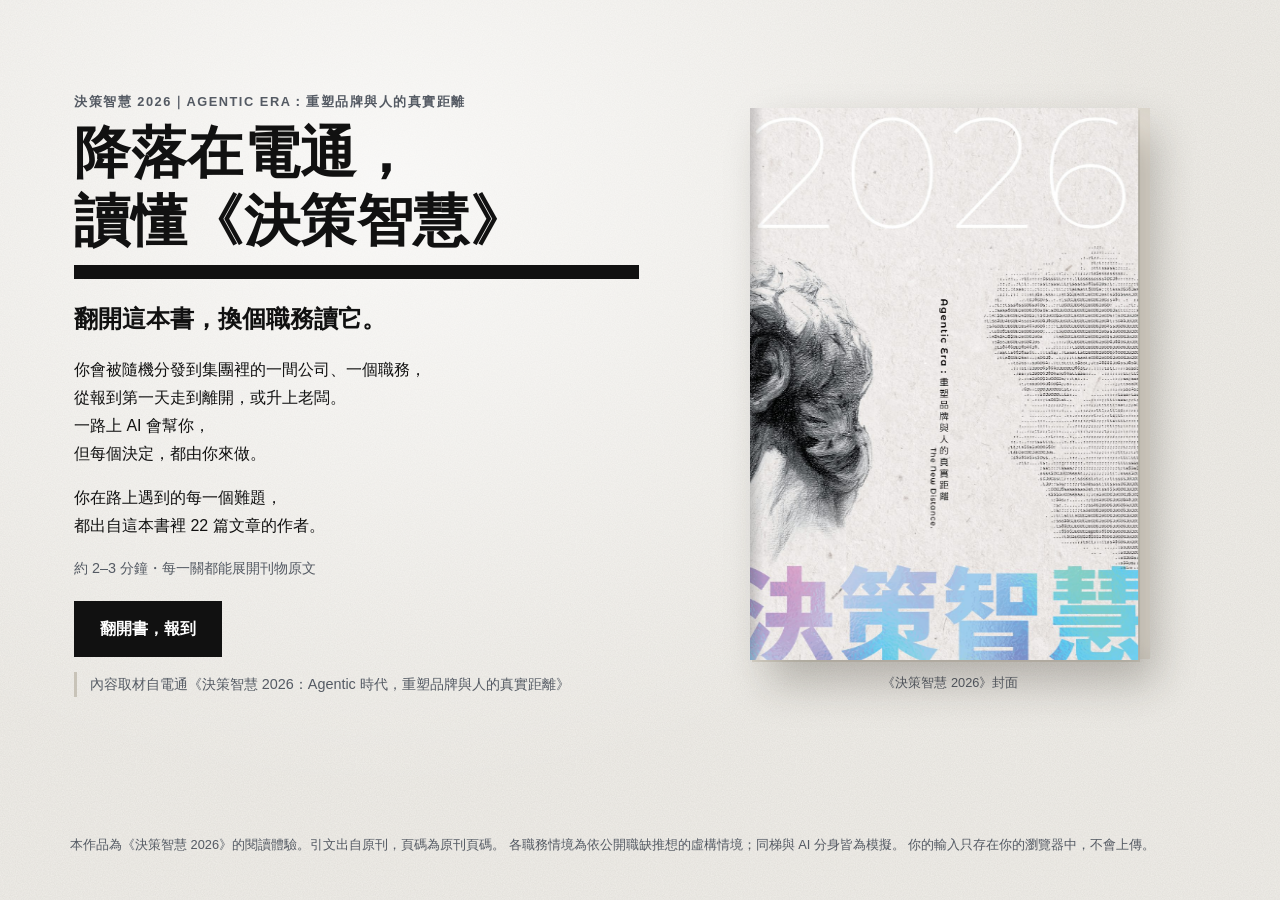
==== commit 08cf8af3: "作品名稱改為「降落在電通，讀懂《決策智慧》」" ====
--- a/index.html
+++ b/index.html
@@ -3,7 +3,7 @@
 <head>
   <meta charset="utf-8">
   <meta name="viewport" content="width=device-width, initial-scale=1">
-  <title>ONE Dentsu｜決策智慧 2026</title>
+  <title>降落在電通，讀懂《決策智慧》</title>
   <meta name="description" content="降落在電通：用 2–3 分鐘走一次 AI 時代的職涯，讀懂《決策智慧 2026》。">
   <link rel="icon" href="data:image/svg+xml,%3Csvg xmlns=%27http://www.w3.org/2000/svg%27 viewBox=%270 0 32 32%27%3E%3Crect width=%2732%27 height=%2732%27 fill=%27%23111%27/%3E%3Crect x=%276%27 y=%2714%27 width=%2720%27 height=%275%27 fill=%27%23fff%27/%3E%3Ccircle cx=%2724%27 cy=%278%27 r=%274%27 fill=%27%23f23a12%27/%3E%3C/svg%3E">
   <link rel="stylesheet" href="css/style.css">
--- a/css/style.css
+++ b/css/style.css
@@ -65,6 +65,7 @@
 @media (min-width: 860px) { .home-hero { grid-template-columns: 1.05fr .95fr; gap: 3.5rem; min-height: 82vh; } }
 .home-copy .kicker { color: var(--muted); }
 .home-copy h1 { font-size: clamp(3rem, 10vw, 5.4rem); margin: .1em 0 0; font-weight: 800; letter-spacing: -.01em; line-height: 1; }
+.home-copy h1.zh-title { font-size: clamp(2rem, 6.4vw, 3.5rem); line-height: 1.22; letter-spacing: .01em; }
 .home-copy .bar { max-width: 100%; }
 .home-copy .lead { font-size: 1.5rem; font-weight: 700; margin: .2rem 0 .8rem; }
 .home-copy .from { font-size: .9rem; color: var(--muted); border-left: 3px solid #c8c3b8; padding-left: .8rem; }
